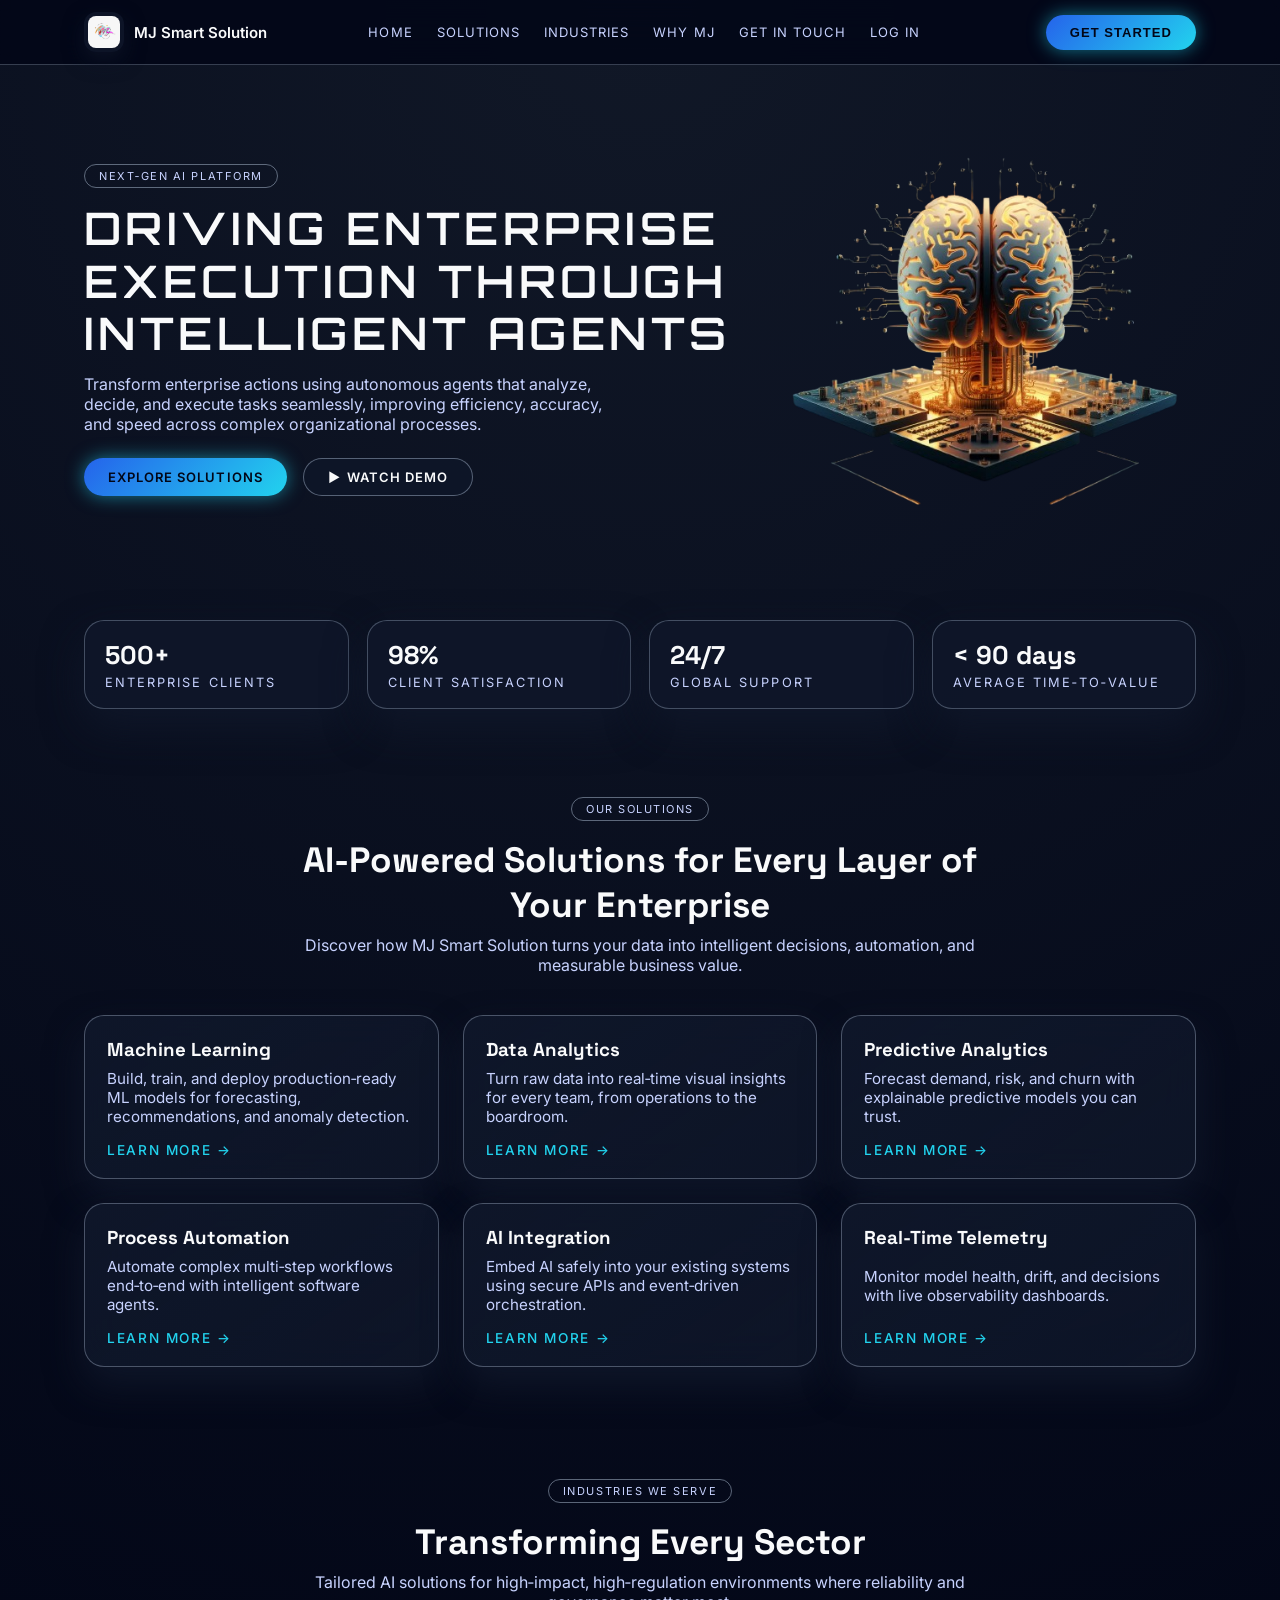
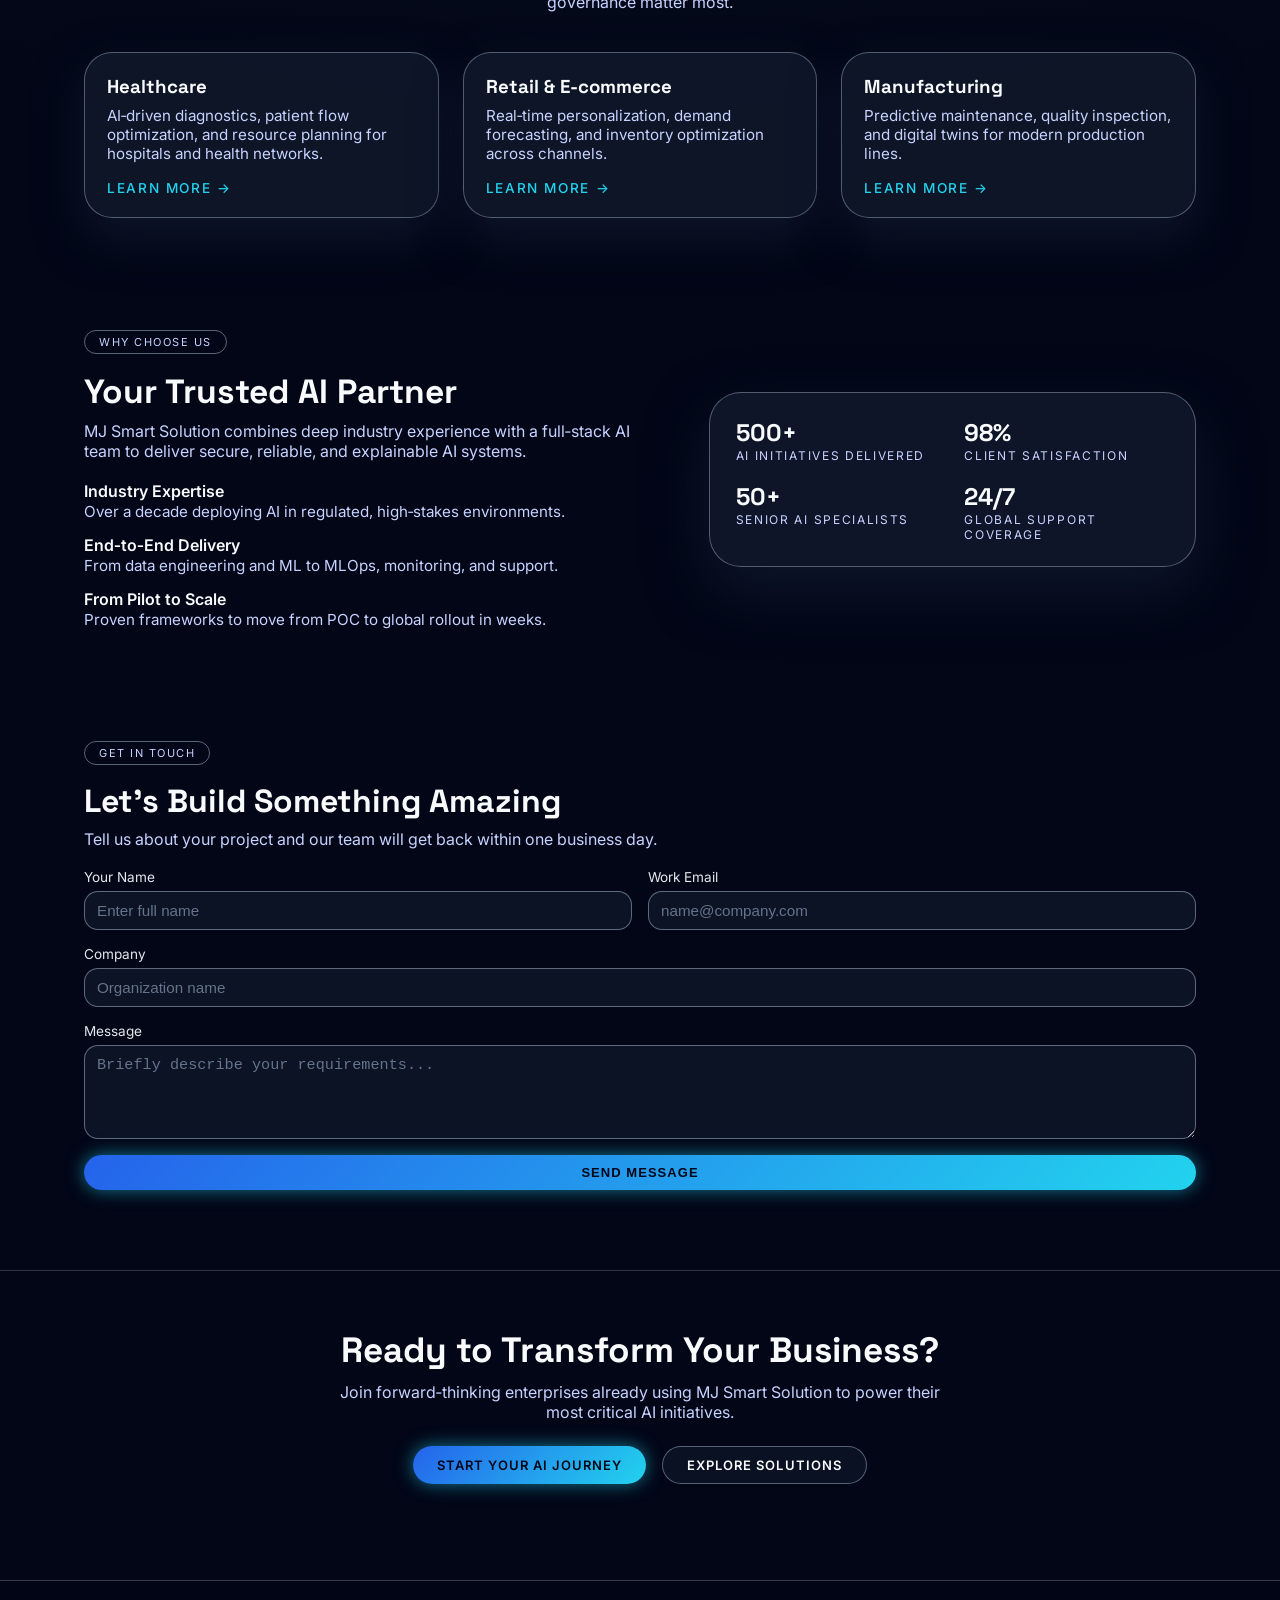
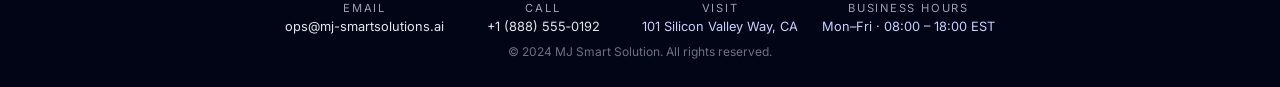
==== index.html @ 73896d71 "Build responsive MJ Solutions site" ====
<!DOCTYPE html>
<html lang="en">
<head>
  <meta charset="UTF-8" />
  <title>MJ Smart Solution – Enterprise AI Platform</title>
  <meta name="viewport" content="width=device-width, initial-scale=1" />

  <!-- Google Fonts -->
  <link href="https://fonts.googleapis.com/css2?family=Space+Grotesk:wght@500;600;700&family=Inter:wght@400;500;600&display=swap" rel="stylesheet">
  <link href="https://fonts.googleapis.com/css2?family=Orbitron:wght@500;600;700&display=swap" rel="stylesheet">
  <!-- Main CSS file -->
  <link rel="stylesheet" href="assets/css/styles.css" />
</head>
<body>

  <!-- NAVBAR -->
  <header class="nav">
    <div class="nav__inner">
      <!-- Logo -->
      <a href="#hero" class="nav__logo">
  <img
    src="assets/img/mj-logo.png"  
    class="logo-img"
  />
  <span class="logo-text">MJ Smart Solution</span>
</a>

         <nav class="nav__links">
      <a href="#hero">Home</a>
      <a href="#solutions">Solutions</a>
      <a href="#industries">Industries</a>
      <a href="#why-us">Why MJ</a>
      <a href="#contact">Get in Touch</a>
      <a href="#" class="js-open-auth nav__login">Log In</a>
    </nav>

    <button class="btn btn--primary nav__cta js-open-auth" type="button">Get Started</button>
      <!-- Mobile menu button -->
      <button class="nav__toggle" aria-label="Toggle menu">
        <span></span>
        <span></span>
      </button>
    </div>
  </header>

  <!-- MAIN CONTENT -->
  <main>
    <!-- HERO SECTION -->
    <section id="hero" class="hero">
      <div class="hero__content">
        <span class="pill">Next‑Gen AI Platform</span>
<h1 class="hero-title">
  <span>DRIVING ENTERPRISE</span>
  <span>EXECUTION THROUGH</span>
  <span>INTELLIGENT AGENTS</span>
</h1>       
 <p>
          Transform enterprise actions using autonomous agents that analyze, decide, and execute tasks seamlessly, improving efficiency, accuracy, and speed across complex organizational processes.
        </p>

        <div class="hero__actions">
          <a href="#solutions" class="btn btn--primary">Explore Solutions</a>
          <a href="#demo" class="btn btn--ghost">
            <span class="btn__icon">▶</span>
            Watch Demo
          </a>
        </div>
      </div>

      <div class="hero__visual">
  <div class="brain-card">
    <img
      src="./assets/img/hero-ai-brain.png"
      alt="Futuristic AI brain on circuit board"
      class="brain-image"
    />
  </div>
</div>
    </section>
<section id="metrics" class="metrics" data-reveal>  <div class="metric-card" data-target="500" data-suffix="+">
    <h3 class="metric-number">0</h3>
    <p>Enterprise clients</p>
  </div>

  <div class="metric-card" data-target="98" data-suffix="%">
    <h3 class="metric-number">0</h3>
    <p>Client satisfaction</p>
  </div>

  <div class="metric-card" data-target="24" data-suffix="/7">
    <h3 class="metric-number">0</h3>
    <p>Global support</p>
  </div>

  <div class="metric-card" data-target="90" data-prefix="&lt; " data-suffix=" days">
    <h3 class="metric-number">0</h3>
    <p>Average time‑to‑value</p>
  </div>
</section>

    <!-- AI‑POWERED SOLUTIONS -->
<section id="solutions" class="section section--solutions" data-reveal>      <div class="section__header">
        <span class="pill">Our Solutions</span>
        <h2>AI‑Powered Solutions for Every Layer of Your Enterprise</h2>
        <p>
          Discover how MJ Smart Solution turns your data into intelligent decisions,
          automation, and measurable business value.
        </p>
      </div>

      <div class="solutions-grid">
        <article class="glass-card">
          <h3>Machine Learning</h3>
          <p>Build, train, and deploy production‑ready ML models for forecasting, recommendations, and anomaly detection.</p>
          <a href="solutions/machine-learning.html" class="link-more">Learn more →</a>
        </article>

        <article class="glass-card">
          <h3>Data Analytics</h3>
          <p>Turn raw data into real‑time visual insights for every team, from operations to the boardroom.</p>
          <a href="solutions/data-analytics.html" class="link-more">Learn more →</a>
        </article>

        <article class="glass-card">
          <h3>Predictive Analytics</h3>
          <p>Forecast demand, risk, and churn with explainable predictive models you can trust.</p>
          <a href="solutions/predictive-analytics.html" class="link-more">Learn more →</a>
        </article>

        <article class="glass-card">
          <h3>Process Automation</h3>
          <p>Automate complex multi‑step workflows end‑to‑end with intelligent software agents.</p>
          <a href="solutions/process-automation.html" class="link-more">Learn more →</a>
        </article>

        <article class="glass-card">
          <h3>AI Integration</h3>
          <p>Embed AI safely into your existing systems using secure APIs and event‑driven orchestration.</p>
          <a href="solutions/ai-integration.html" class="link-more">Learn more →</a>
        </article>

        <article class="glass-card">
          <h3>Real‑Time Telemetry</h3>
          <p>Monitor model health, drift, and decisions with live observability dashboards.</p>
          <a href="solutions/real-time-telemetry.html" class="link-more">Learn more →</a>
        </article>
      </div>
    </section>
    <!-- INDUSTRIES WE SERVE -->
<section id="industries" class="section section--industries" data-reveal>
        <div class="section__header">
        <span class="pill">Industries We Serve</span>
        <h2>Transforming Every Sector</h2>
        <p>
          Tailored AI solutions for high‑impact, high‑regulation environments where
          reliability and governance matter most.
        </p>
      </div>

      <div class="industries-grid">
        <article class="industry-card">
          <h3>Healthcare</h3>
          <p>
            AI‑driven diagnostics, patient flow optimization, and resource planning
            for hospitals and health networks.
          </p>
          <a href="industries/healthcare.html" class="link-more">Learn more →</a>
        </article>

        <article class="industry-card">
          <h3>Retail &amp; E‑commerce</h3>
          <p>
            Real‑time personalization, demand forecasting, and inventory optimization
            across channels.
          </p>
          <a href="industries/retail-ecommerce.html" class="link-more">Learn more →</a>
        </article>

        <article class="industry-card">
          <h3>Manufacturing</h3>
          <p>
            Predictive maintenance, quality inspection, and digital twins for
            modern production lines.
          </p>
          <a href="industries/manufacturing.html" class="link-more">Learn more →</a>
        </article>
      </div>
    </section>
    <!-- WHY CHOOSE US -->
    <section id="why-us" class="section section--why" data-reveal>
      <div class="why-grid">
        <div class="why-text">
          <span class="pill">Why Choose Us</span>
          <h2>Your Trusted AI Partner</h2>
          <p>
            MJ Smart Solution combines deep industry experience with a full‑stack AI team
            to deliver secure, reliable, and explainable AI systems.
          </p>

          <ul class="why-list">
            <li>
              <strong>Industry Expertise</strong>
              <span>Over a decade deploying AI in regulated, high‑stakes environments.</span>
            </li>
            <li>
              <strong>End‑to‑End Delivery</strong>
              <span>From data engineering and ML to MLOps, monitoring, and support.</span>
            </li>
            <li>
              <strong>From Pilot to Scale</strong>
              <span>Proven frameworks to move from POC to global rollout in weeks.</span>
            </li>
          </ul>
        </div>

        <div class="why-metrics-card">
          <div>
            <h3>500+</h3>
            <p>AI initiatives delivered</p>
          </div>
          <div>
            <h3>98%</h3>
            <p>Client satisfaction</p>
          </div>
          <div>
            <h3>50+</h3>
            <p>Senior AI specialists</p>
          </div>
          <div>
            <h3>24/7</h3>
            <p>Global support coverage</p>
          </div>
        </div>
      </div>
    </section>
          <!-- CONTACT / GET IN TOUCH -->
   <section id="contact" class="section section--contact" data-reveal>
  <div class="contact-grid">
    <div class="contact-form-wrapper">
      <span class="pill">Get in touch</span>
      <h2>Let's Build Something Amazing</h2>
      <p>Tell us about your project and our team will get back within one business day.</p>

      <form class="contact-form" onsubmit="event.preventDefault(); alert('This is a demo. Form submit not wired to backend.');">
        <div class="form-row">
          <div class="form-field">
            <label for="name">Your Name</label>
            <input id="name" type="text" placeholder="Enter full name" required />
          </div>
          <div class="form-field">
            <label for="email">Work Email</label>
            <input id="email" type="email" placeholder="name@company.com" required />
          </div>
        </div>

        <div class="form-field">
          <label for="company">Company</label>
          <input id="company" type="text" placeholder="Organization name" />
        </div>

        <div class="form-field">
          <label for="message">Message</label>
          <textarea id="message" rows="4" placeholder="Briefly describe your requirements..." required></textarea>
        </div>

        <button type="submit" class="btn btn--primary">Send Message</button>
      </form>
    </div>
  </div>
</section>
    
    </main>
    <section class="final-cta" data-reveal>
    <div class="final-cta__inner">
      <h2>Ready to Transform Your Business?</h2>
      <p>
        Join forward‑thinking enterprises already using MJ Smart Solution to power
        their most critical AI initiatives.
      </p>
      <div class="final-cta__actions">
        <a href="#contact" class="btn btn--primary">Start Your AI Journey</a>
        <a href="#solutions" class="btn btn--ghost">Explore Solutions</a>
      </div>
    </div>
  </section>
      <!-- FOOTER CONTACT STRIP -->
  <footer class="footer-contact">
    <div class="footer-contact__inner">
      <div class="footer-contact__row">
        <div class="footer-contact__item">
          <span class="footer-contact__label">Email</span>
          <a href="mailto:ops@mj-smartsolutions.ai">ops@mj-smartsolutions.ai</a>
        </div>
        <div class="footer-contact__item">
          <span class="footer-contact__label">Call</span>
          <a href="tel:+18885550192">+1 (888) 555‑0192</a>
        </div>
        <div class="footer-contact__item">
          <span class="footer-contact__label">Visit</span>
          <span>101 Silicon Valley Way, CA</span>
        </div>
        <div class="footer-contact__item">
          <span class="footer-contact__label">Business Hours</span>
          <span>Mon–Fri · 08:00 – 18:00 EST</span>
        </div>
      </div>

      <div class="footer-contact__bottom">
        <span>© 2024 MJ Smart Solution. All rights reserved.</span>
      </div>
    </div>
  </footer>
      <!-- AUTH MODAL (Login / Create Account / Reset Password) -->
  <div class="auth-modal" id="auth-modal">
    <div class="auth-modal__backdrop"></div>
    <div class="auth-modal__dialog" role="dialog" aria-modal="true" aria-labelledby="auth-modal-title">
      <button class="auth-modal__close" type="button" aria-label="Close">
        ×
      </button>

      <div class="auth-modal__header">
        <h2 id="auth-modal-title">Welcome to MJ Smart Solution</h2>
        <p>Sign in to your workspace or create a new enterprise account.</p>
      </div>

      <div class="auth-modal__tabs">
        <button class="auth-tab is-active" data-auth-tab="login" type="button">Log in</button>
        <button class="auth-tab" data-auth-tab="signup" type="button">Create account</button>
      </div>

      <div class="auth-modal__body">
        <!-- LOGIN PANEL -->
        <form class="auth-panel auth-panel--active"
              data-auth-panel="login"
              onsubmit="event.preventDefault(); alert('Demo only – login is not connected to a backend.');">

          <div class="form-field">
            <label for="login-email">Work Email</label>
            <input id="login-email" type="email" required placeholder="name@company.com" />
          </div>

          <div class="form-field">
            <label for="login-password">Password</label>
            <input id="login-password" type="password" required placeholder="Enter your password" />
          </div>

          <div class="auth-extra">
            <label class="checkbox">
              <input type="checkbox" />
              <span>Remember me</span>
            </label>
            <!-- THIS LINK TRIGGERS RESET -->
            <a href="#" class="auth-link js-open-reset">Forgot password?</a>
          </div>

          <button type="submit" class="btn btn--primary auth-submit">Log in</button>
        </form>

        <!-- SIGNUP PANEL -->
        <form class="auth-panel"
              data-auth-panel="signup"
              onsubmit="event.preventDefault(); alert('Demo only – signup is not connected to a backend.');">

          <div class="form-field">
            <label for="signup-name">Full Name</label>
            <input id="signup-name" type="text" required placeholder="Enter your name" />
          </div>

          <div class="form-field">
            <label for="signup-company">Company</label>
            <input id="signup-company" type="text" required placeholder="Organization name" />
          </div>

          <div class="form-field">
            <label for="signup-email">Work Email</label>
            <input id="signup-email" type="email" required placeholder="name@company.com" />
          </div>

          <div class="form-field">
            <label for="signup-password">Password</label>
            <input id="signup-password" type="password" required placeholder="Create a strong password" />
          </div>

          <p class="auth-terms">
            By creating an account, you agree to our
            <a href="/terms.html" target="_blank" rel="noopener noreferrer">Terms of Service</a>
            and
            <a href="/privacy.html" target="_blank" rel="noopener noreferrer">Privacy Policy</a>.
          </p>

          <button type="submit" class="btn btn--primary auth-submit">Create account</button>
        </form>

        <!-- RESET PASSWORD PANEL -->
        <form class="auth-panel"
              data-auth-panel="reset"
              onsubmit="event.preventDefault(); alert('Demo only – a password reset link would be emailed to this address.');">

          <p class="auth-reset-text">
            Enter the email associated with your account and we’ll send you instructions
            to reset your password.
          </p>

          <div class="form-field">
            <label for="reset-email">Work Email</label>
            <input id="reset-email" type="email" required placeholder="name@company.com" />
          </div>

          <button type="submit" class="btn btn--primary auth-submit">Send reset link</button>

          <p class="auth-back-login">
            Remembered your password?
            <a href="#" class="auth-link js-back-login">Back to login</a>
          </p>
        </form>
      </div>
    </div>
  </div>
  <!-- JS -->
  <script src="assets/js/main.js"></script>
</body>
</html>
---- assets/css/styles.css ----
/* ========== BASIC RESET ========== */
*,
*::before,
*::after {
  box-sizing: border-box;
  margin: 0;
  padding: 0;
}

html {
  scroll-behavior: smooth; /* smooth scrolling when clicking menu links */
}

body {
  font-family: 'Inter', system-ui, -apple-system, BlinkMacSystemFont, sans-serif;
  background: radial-gradient(circle at top, #111827 0%, #020617 55%, #020617 100%);
  color: #F9FAFB;
  min-height: 100vh;
}
body.modal-open {
  overflow: hidden;
}
.nav {
  position: fixed;
  top: 0;
  left: 0;
  right: 0;
  z-index: 100;
  backdrop-filter: blur(18px);
  background: rgba(2, 6, 23, 0.82); /* transparent dark */
  border-bottom: 1px solid rgba(148, 163, 184, 0.35);
}

.nav__inner {
  max-width: 1160px;
  margin: 0 auto;
  padding: 12px 24px;
  display: flex;
  align-items: center;
  justify-content: space-between;
}

/* Logo */
.nav__logo {
  display: flex;
  align-items: center;
  gap: 10px;
  text-decoration: none;
}
.logo-img {
  height: 40px;           /* adjust if you want bigger/smaller */
  width: auto;
  border-radius: 12px;
  background: rgba(15, 23, 42, 0.9);      /* subtle dark chip behind */
  padding: 4px;
  box-shadow: 0 8px 20px rgba(15, 23, 42, 0.7);
}
.logo-text {
  color: #F9FAFB;
  font-weight: 600;
  font-size: 15px;
}

/* Menu links (desktop) */
.nav__links {
  display: flex;
  align-items: center;
  gap: 24px;
}

.nav__links a {
  position: relative;
  font-size: 13px;
  letter-spacing: 0.08em;
  text-transform: uppercase;
  text-decoration: none;
  color: #C7D2FE;
}

/* underline animation */
.nav__links a::after {
  content: '';
  position: absolute;
  left: 50%;
  bottom: -6px;
  width: 0;
  height: 2px;
  background: linear-gradient(90deg, #2563EB, #22D3EE);
  transform: translateX(-50%);
  transition: width 0.25s ease;
}

.nav__links a:hover::after {
  width: 60%;
}

/* Get Started button on the right */
.nav__cta {
  margin-left: 24px;
}

/* Mobile hamburger button */
.nav__toggle {
  display: none;
  width: 36px;
  height: 36px;
  border-radius: 999px;
  border: 1px solid rgba(148, 163, 184, 0.7);
  background: rgba(15, 23, 42, 0.9);
  align-items: center;
  justify-content: center;
  flex-direction: column;
  gap: 5px;
  cursor: pointer;
}

.nav__toggle span {
  width: 18px;
  height: 2px;
  background: #E5E7EB;
  border-radius: 999px;
  transition: transform 0.25s ease, opacity 0.25s ease;
}

/* When menu is open, transform the hamburger to an X */
.nav__toggle--open span:first-child {
  transform: translateY(3px) rotate(45deg);
}
.nav__toggle--open span:last-child {
  transform: translateY(-3px) rotate(-45deg);
}

/* ========== BUTTONS ========== */

.btn {
  display: inline-flex;
  align-items: center;
  justify-content: center;
  padding: 10px 24px;
  border-radius: 999px;
  font-size: 13px;
  font-weight: 600;
  letter-spacing: 0.08em;
  text-transform: uppercase;
  border: none;
  cursor: pointer;
  text-decoration: none;
}

.btn--primary {
  background: linear-gradient(135deg, #2563EB, #22D3EE);
  color: #020617;
  box-shadow: 0 0 18px rgba(34, 211, 238, 0.55);
  transition: transform 0.25s ease, box-shadow 0.25s ease;
}

.btn--primary:hover {
  transform: translateY(-1px) scale(1.03);
  box-shadow: 0 0 26px rgba(34, 211, 238, 0.8);
}

.btn--ghost {
  border: 1px solid rgba(148, 163, 184, 0.55);
  color: #F9FAFB;
  background: rgba(15, 23, 42, 0.7);
}

.btn__icon {
  margin-right: 6px;
}

/* ========== HERO SECTION ========== */

.hero {
  max-width: 1160px;
  margin: 0 auto;
  padding: 120px 24px 80px; /* extra top padding for fixed nav */
  display: grid;
  grid-template-columns: minmax(0, 1.2fr) minmax(0, 1fr);
  gap: 48px;
  align-items: center;
}
/* inner pages hero: single column, slightly narrower */
.hero--inner {
  max-width: 960px;
  grid-template-columns: minmax(0, 1fr);
}
/* HERO TITLE (sci‑fi style, controlled lines) */
.hero-title {
  font-family: 'Orbitron', system-ui, -apple-system, BlinkMacSystemFont, sans-serif;
  font-size: 2.8rem;
  line-height: 1.08;
  margin: 16px 0;

  text-transform: uppercase;
  letter-spacing: 0.10em;   /* slightly tighter so lines fit better */
  font-weight: 600;
}

.hero-title span {
  display: block;
  white-space: nowrap;       /* keep each span on a single line on desktop */
}

/* extra small gap between lines */
.hero-title span + span {
  margin-top: 4px;
}

.hero__content p {
  max-width: 540px;
  color: #C7D2FE;
  font-size: 1rem;
}

.hero__actions {
  display: flex;
  gap: 16px;
  margin-top: 24px;
}

/* Small pill label above hero title */
.pill {
  display: inline-flex;
  padding: 4px 14px;
  border-radius: 999px;
  border: 1px solid rgba(148, 163, 184, 0.6);
  font-size: 11px;
  letter-spacing: 0.14em;
  text-transform: uppercase;
  color: #C7D2FE;
}
/* HERO IMAGE – plain, no overlay or border */

.hero__visual {
  display: flex;
  justify-content: flex-end;   /* pushes image to the right of hero */
}

.hero__visual .brain-card {
  max-width: 420px;            /* optional: limit size */
  margin-left: 40px;           /* small gap from text; adjust if you want */
}

.brain-image {
  width: 100%;
  height: auto;
  display: block;              /* no effects, no filters */
}
/* Tablets */
@media (max-width: 1024px) {
  .hero {
    grid-template-columns: 1fr;
  }
}

/* Phones */
@media (max-width: 768px) {
  /* hide desktop menu & CTA, show hamburger */
  .nav__links,
  .nav__cta {
    display: none;
  }

  .nav__toggle {
    display: flex;
  }

  /* mobile dropdown menu panel */
  .nav__links--open {
    display: flex;
    position: fixed;
    left: 16px;
    right: 16px;
    top: 64px;
    flex-direction: column;
    gap: 16px;
    padding: 16px 20px;
    border-radius: 20px;
    background: rgba(15, 23, 42, 0.96);
    border: 1px solid rgba(148, 163, 184, 0.5);
  }

  .nav__links--open a {
    padding: 4px 0;
  }

  .hero {
    padding-top: 108px;
    padding-bottom: 56px;
  }

  .hero__content h1 {
    font-size: 2.1rem;
  }

  .hero__actions {
    flex-direction: column;
    align-items: stretch;
  }
  .hero-title {
    font-size: 2.1rem;
    letter-spacing: 0.06em;
  }

  .hero-title span {
    white-space: normal;   /* allow wrapping on very small screens */
  }
  .hero__visual {
    margin-top: 24px;
  }
}
/* ====== TRUST METRICS SECTION ====== */

.metrics {
  max-width: 1160px;
  margin: 0 auto;
  padding: 0 24px 56px;
  display: grid;
  grid-template-columns: repeat(4, minmax(0, 1fr));
  gap: 18px;
}

.metric-card {
  background: rgba(15, 23, 42, 0.9);
  border-radius: 20px;
  border: 1px solid rgba(148, 163, 184, 0.4);
  padding: 18px 20px;
  box-shadow: 0 18px 40px rgba(15, 23, 42, 0.9);
  transition: transform 0.25s ease, box-shadow 0.25s ease, border-color 0.25s ease;
}

.metric-card h3 {
  font-family: 'Space Grotesk', system-ui;
  font-size: 1.6rem;
  margin-bottom: 4px;
}

.metric-card p {
  font-size: 0.8rem;
  letter-spacing: 0.16em;
  text-transform: uppercase;
  color: #C7D2FE;
}

.metric-card:hover {
  transform: translateY(-4px);
  border-color: rgba(56, 189, 248, 0.9);
  box-shadow: 0 26px 60px rgba(15, 23, 42, 1);
}

/* ====== GENERIC SECTION STYLES ====== */

.section {
  max-width: 1160px;
  margin: 0 auto;
  padding: 32px 24px 80px;
}

.section__header {
  text-align: center;
  max-width: 720px;
  margin: 0 auto 40px;
}

.section__header h2 {
  font-family: 'Space Grotesk', system-ui;
  font-size: 2.2rem;
  margin: 16px 0 8px;
}

.section__header p {
  color: #C7D2FE;
}

/* ====== SOLUTIONS GRID ====== */

.solutions-grid {
  display: grid;
  grid-template-columns: repeat(3, minmax(0, 1fr));
  gap: 24px;
}

.glass-card {
  background: linear-gradient(145deg, rgba(15,23,42,0.96), rgba(15,23,42,0.78));
  border-radius: 20px;
  padding: 22px 22px 20px;
  border: 1px solid rgba(148,163,184,0.45);
  backdrop-filter: blur(18px);
  box-shadow: 0 18px 36px rgba(15,23,42,0.9);
  display: flex;
  flex-direction: column;
  justify-content: space-between;
  transition: transform 0.25s ease, box-shadow 0.25s ease, border-color 0.25s ease;
}

.glass-card h3 {
  font-family: 'Space Grotesk', system-ui;
  margin-bottom: 8px;
}

.glass-card p {
  color: #C7D2FE;
  font-size: 0.95rem;
  margin-bottom: 16px;
}

.glass-card:hover {
  transform: translateY(-6px);
  border-color: rgba(56, 189, 248, 0.9);
  box-shadow: 0 28px 70px rgba(15,23,42,1);
}

.link-more {
  font-size: 0.85rem;
  font-weight: 500;
  color: #22D3EE;
  text-decoration: none;
  text-transform: uppercase;
  letter-spacing: 0.12em;
}

.link-more:hover {
  text-decoration: underline;
}

/* ====== RESPONSIVE FOR METRICS + SOLUTIONS ====== */

@media (max-width: 1024px) {
  .metrics {
    grid-template-columns: repeat(2, minmax(0, 1fr));
  }

  .solutions-grid {
    grid-template-columns: repeat(2, minmax(0, 1fr));
  }
}

@media (max-width: 768px) {
  .metrics {
    padding-bottom: 40px;
    grid-template-columns: 1fr;
  }

  .solutions-grid {
    grid-template-columns: 1fr;
  }

  .section {
    padding-bottom: 56px;
  }
}
/* ====== INDUSTRIES SECTION ====== */

.industries-grid {
  display: grid;
  grid-template-columns: repeat(3, minmax(0, 1fr));
  gap: 24px;
}

.industry-card {
  border-radius: 28px;
  padding: 22px 22px 20px;
  background: rgba(15, 23, 42, 0.92);
  border: 1px solid rgba(148, 163, 184, 0.5);
  box-shadow: 0 20px 48px rgba(15, 23, 42, 0.9);
  transition: transform 0.25s ease, box-shadow 0.25s ease, border-color 0.25s ease;
}

.industry-card h3 {
  font-family: 'Space Grotesk', system-ui;
  margin-bottom: 8px;
}

.industry-card p {
  color: #C7D2FE;
  font-size: 0.95rem;
  margin-bottom: 14px;
}

.industry-card:hover {
  transform: translateY(-6px);
  border-color: rgba(56, 189, 248, 0.9);
  box-shadow: 0 28px 70px rgba(15, 23, 42, 1);
}

/* responsive */
@media (max-width: 1024px) {
  .industries-grid {
    grid-template-columns: repeat(2, minmax(0, 1fr));
  }
}

@media (max-width: 768px) {
  .industries-grid {
    grid-template-columns: 1fr;
  }
}
/* ====== WHY US SECTION ====== */

.why-grid {
  display: grid;
  grid-template-columns: minmax(0, 1.2fr) minmax(0, 1fr);
  gap: 40px;
  align-items: center;
}

.why-text h2 {
  font-family: 'Space Grotesk', system-ui;
  font-size: 2.1rem;
  margin: 16px 0 8px;
}

.why-text > p {
  color: #C7D2FE;
  margin-bottom: 20px;
}

.why-list {
  list-style: none;
  display: grid;
  gap: 14px;
}

.why-list li strong {
  display: block;
  font-weight: 600;
}

.why-list li span {
  color: #C7D2FE;
  font-size: 0.95rem;
}

/* metrics pill card */
.why-metrics-card {
  border-radius: 32px;
  background: rgba(15, 23, 42, 0.95);
  border: 1px solid rgba(148, 163, 184, 0.5);
  box-shadow: 0 24px 60px rgba(15, 23, 42, 0.95);
  padding: 24px 26px;
  display: grid;
  grid-template-columns: repeat(2, minmax(0, 1fr));
  gap: 18px 24px;
}

.why-metrics-card h3 {
  font-family: 'Space Grotesk', system-ui;
  font-size: 1.5rem;
}

.why-metrics-card p {
  font-size: 0.75rem;
  letter-spacing: 0.14em;
  text-transform: uppercase;
  color: #C7D2FE;
}

/* responsive */
@media (max-width: 1024px) {
  .why-grid {
    grid-template-columns: 1fr;
  }
}
/* ====== CONTACT SECTION ====== */

.contact-grid {
  display: block;          /* only the form now, no right column */
}

.contact-form-wrapper h2 {
  font-family: 'Space Grotesk', system-ui;
  font-size: 2rem;
  margin: 16px 0 8px;
}

.contact-form-wrapper > p {
  color: #C7D2FE;
  margin-bottom: 20px;
}

.contact-form {
  margin-top: 8px;
  display: grid;
  gap: 16px;
}

.form-row {
  display: grid;
  grid-template-columns: repeat(2, minmax(0, 1fr));
  gap: 16px;
}

.form-field {
  display: flex;
  flex-direction: column;
  gap: 6px;
}

.form-field label {
  font-size: 0.85rem;
  color: #E5E7EB;
}

.form-field input,
.form-field textarea {
  border-radius: 14px;
  border: 1px solid rgba(148, 163, 184, 0.6);
  background: rgba(15, 23, 42, 0.8);
  color: #F9FAFB;
  padding: 10px 12px;
  font-size: 0.95rem;
  outline: none;
}

.form-field input::placeholder,
.form-field textarea::placeholder {
  color: #64748B;
}

.form-field input:focus,
.form-field textarea:focus {
  border-color: rgba(56, 189, 248, 0.9);
  box-shadow: 0 0 0 1px rgba(56, 189, 248, 0.5);
}

/* right side info cards */
.contact-info {
  display: grid;
  gap: 14px;
}

.contact-card {
  border-radius: 18px;
  padding: 14px 16px;
  background: rgba(15, 23, 42, 0.9);
  border: 1px solid rgba(148, 163, 184, 0.5);
}

.contact-card h3 {
  font-size: 0.95rem;
  text-transform: uppercase;
  letter-spacing: 0.14em;
  margin-bottom: 4px;
}

.contact-card p {
  color: #E5E7EB;
}

/* responsive */
@media (max-width: 1024px) {
  .contact-grid {
    grid-template-columns: 1fr;
  }

  .form-row {
    grid-template-columns: 1fr;
  }
}
/* ====== SCROLL REVEAL ANIMATION ====== */

/* initial state: slightly down + transparent */
[data-reveal] {
  opacity: 0;
  transform: translateY(24px);
  transition:
    opacity 0.6s ease-out,
    transform 0.6s ease-out;
}

/* when visible: fade in + slide up */
[data-reveal].is-visible {
  opacity: 1;
  transform: translateY(0);
}
/* ====== FOOTER CONTACT STRIP ====== */

.footer-contact {
  border-top: 1px solid rgba(148, 163, 184, 0.35);
  margin-top: 32px;
  padding: 20px 16px 28px;
  background: rgba(2, 6, 23, 0.95);
}

.footer-contact__inner {
  max-width: 960px;
  margin: 0 auto;
  text-align: center;
}

.footer-contact__row {
  display: flex;
  justify-content: center;
  flex-wrap: wrap;
  gap: 24px;
  margin-bottom: 10px;
}

.footer-contact__item {
  font-size: 0.8rem;              /* smaller, professional size */
  color: #C7D2FE;
  min-width: 150px;
}

.footer-contact__label {
  display: block;
  font-size: 0.7rem;
  text-transform: uppercase;
  letter-spacing: 0.16em;
  color: #9CA3AF;
  margin-bottom: 4px;
}

.footer-contact__item a {
  color: #E5E7EB;
  text-decoration: none;
}

.footer-contact__item a:hover {
  text-decoration: underline;
}

.footer-contact__bottom {
  font-size: 0.75rem;
  color: #6B7280;
}

/* responsive: stack items nicely on narrow screens */
@media (max-width: 640px) {
  .footer-contact__row {
    flex-direction: column;
    align-items: center;
  }
}
/* ====== FINAL CTA SECTION ====== */

.final-cta {
  padding: 56px 16px 64px;
  background: radial-gradient(circle at top,
    #020617 0%,
    #020617 40%,
    #020617 100%);
  border-top: 1px solid rgba(148, 163, 184, 0.3);
}

.final-cta__inner {
  max-width: 900px;
  margin: 0 auto;
  text-align: center;
}

.final-cta h2 {
  font-family: 'Space Grotesk', system-ui;
  font-size: 2.2rem;
  margin-bottom: 10px;
}

.final-cta p {
  color: #C7D2FE;
  max-width: 640px;
  margin: 0 auto 24px;
}

.final-cta__actions {
  display: flex;
  justify-content: center;
  gap: 16px;
  flex-wrap: wrap;
}

/* responsive */
@media (max-width: 640px) {
  .final-cta h2 {
    font-size: 1.8rem;
  }

  .final-cta__actions {
    flex-direction: column;
    align-items: stretch;
  }

  .final-cta__actions .btn {
    width: 100%;
    justify-content: center;
  }
}
/* ====== AUTH MODAL (LOGIN / SIGNUP) ====== */

.auth-modal {
  position: fixed;
  inset: 0;
  display: none; /* hidden by default */
  z-index: 200;
}

.auth-modal--open {
  display: block;
}

.auth-modal__backdrop {
  position: absolute;
  inset: 0;
  background: rgba(15, 23, 42, 0.78);
  backdrop-filter: blur(10px);
}

.auth-modal__dialog {
  position: relative;
  max-width: 420px;
  margin: 80px auto;
  background: rgba(15, 23, 42, 0.98);
  border-radius: 24px;
  padding: 24px 24px 26px;
  border: 1px solid rgba(148, 163, 184, 0.45);
  box-shadow: 0 24px 70px rgba(15, 23, 42, 0.95);
  z-index: 1;
  animation: authFadeIn 0.3s ease-out;
}

@keyframes authFadeIn {
  from {
    opacity: 0;
    transform: translateY(16px);
  }
  to {
    opacity: 1;
    transform: translateY(0);
  }
}

.auth-modal__close {
  position: absolute;
  top: 12px;
  right: 14px;
  width: 28px;
  height: 28px;
  border-radius: 999px;
  border: 1px solid rgba(148, 163, 184, 0.5);
  background: transparent;
  color: #E5E7EB;
  font-size: 16px;
  cursor: pointer;
}

.auth-modal__header h2 {
  font-family: 'Space Grotesk', system-ui;
  font-size: 1.4rem;
  margin-bottom: 4px;
}

.auth-modal__header p {
  font-size: 0.9rem;
  color: #C7D2FE;
}

/* tabs */
.auth-modal__tabs {
  display: flex;
  gap: 8px;
  margin-top: 16px;
  margin-bottom: 12px;
  background: rgba(15, 23, 42, 0.9);
  border-radius: 999px;
  padding: 3px;
}

.auth-tab {
  flex: 1;
  border-radius: 999px;
  border: none;
  background: transparent;
  color: #9CA3AF;
  font-size: 0.8rem;
  text-transform: uppercase;
  letter-spacing: 0.12em;
  padding: 6px 0;
  cursor: pointer;
}

.auth-tab.is-active {
  background: linear-gradient(135deg, #2563EB, #22D3EE);
  color: #020617;
}

/* panels */
.auth-modal__body {
  margin-top: 8px;
}

.auth-panel {
  display: none;
}

.auth-panel--active {
  display: block;
}

.auth-extra {
  display: flex;
  justify-content: space-between;
  align-items: center;
  margin: 4px 0 12px;
}

.checkbox {
  display: flex;
  align-items: center;
  gap: 6px;
  font-size: 0.8rem;
  color: #E5E7EB;
}

.checkbox input {
  width: 14px;
  height: 14px;
}

.auth-link {
  font-size: 0.8rem;
  color: #22D3EE;
  text-decoration: none;
}

.auth-link:hover {
  text-decoration: underline;
}

.auth-terms {
  font-size: 0.75rem;
  color: #9CA3AF;
  margin: 8px 0 12px;
}

.auth-terms a {
  color: #E5E7EB;
  text-decoration: underline;
}

.auth-submit {
  width: 100%;
  justify-content: center;
  margin-top: 10px;
}

/* mobile dialog */
@media (max-width: 640px) {
  .auth-modal__dialog {
    margin: 60px 16px;
  }
}
/* ====== LEGAL PAGES (TERMS & PRIVACY) ====== */

.legal-page {
  max-width: 900px;
  margin: 0 auto;
  padding: 120px 24px 80px;
}

.legal-header h1 {
  font-family: 'Space Grotesk', system-ui;
  font-size: 2.4rem;
  margin-bottom: 8px;
}

.legal-header p {
  color: #C7D2FE;
  max-width: 640px;
}

.legal-content {
  margin-top: 32px;
  display: grid;
  gap: 18px;
}

.legal-content h2 {
  font-size: 1.15rem;
  margin-top: 12px;
  font-weight: 600;
}

.legal-content p,
.legal-content ul {
  color: #E5E7EB;
  font-size: 0.95rem;
  line-height: 1.7;
}

.legal-content ul {
  padding-left: 18px;
  list-style: disc;
}

.legal-note {
  font-size: 0.8rem;
  color: #9CA3AF;
  margin-top: 16px;
}
.auth-reset-text {
  font-size: 0.9rem;
  color: #C7D2FE;
  margin-bottom: 12px;
}

.auth-back-login {
  margin-top: 10px;
  font-size: 0.8rem;
  color: #9CA3AF;
}
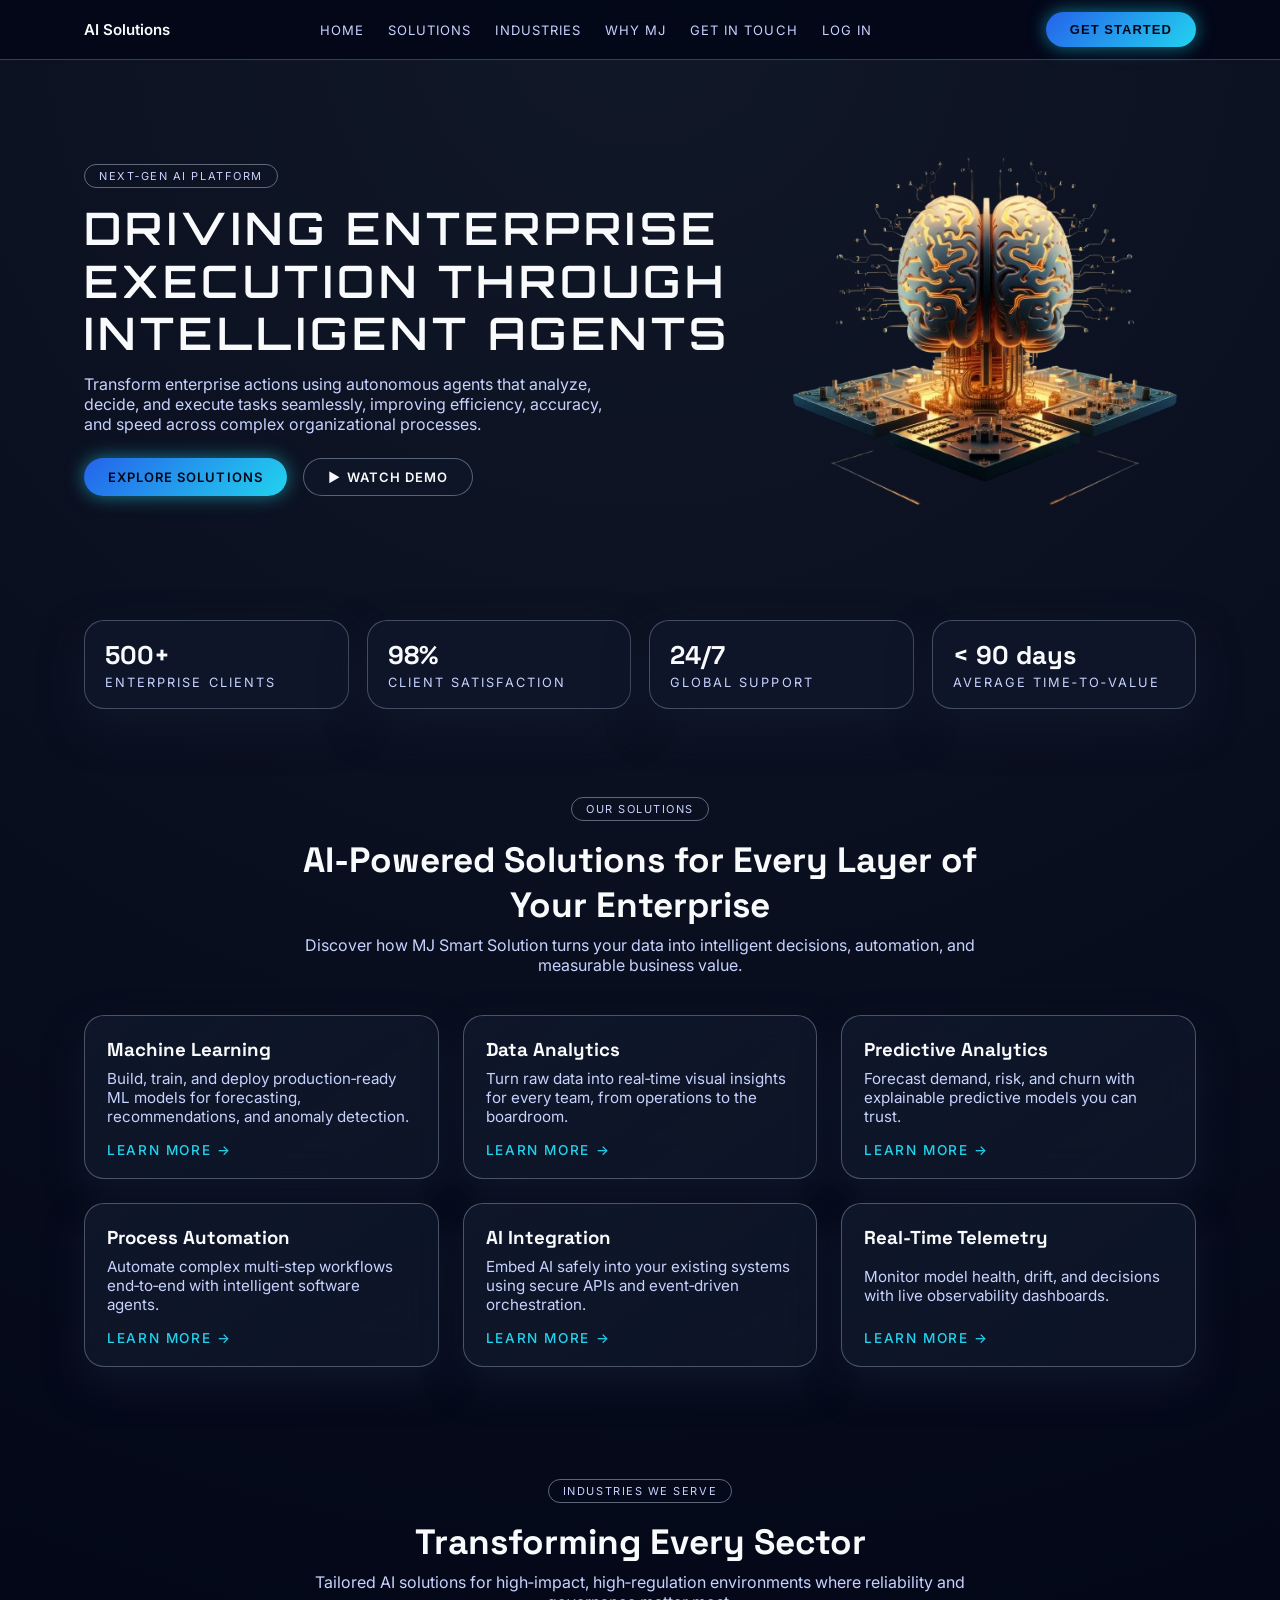
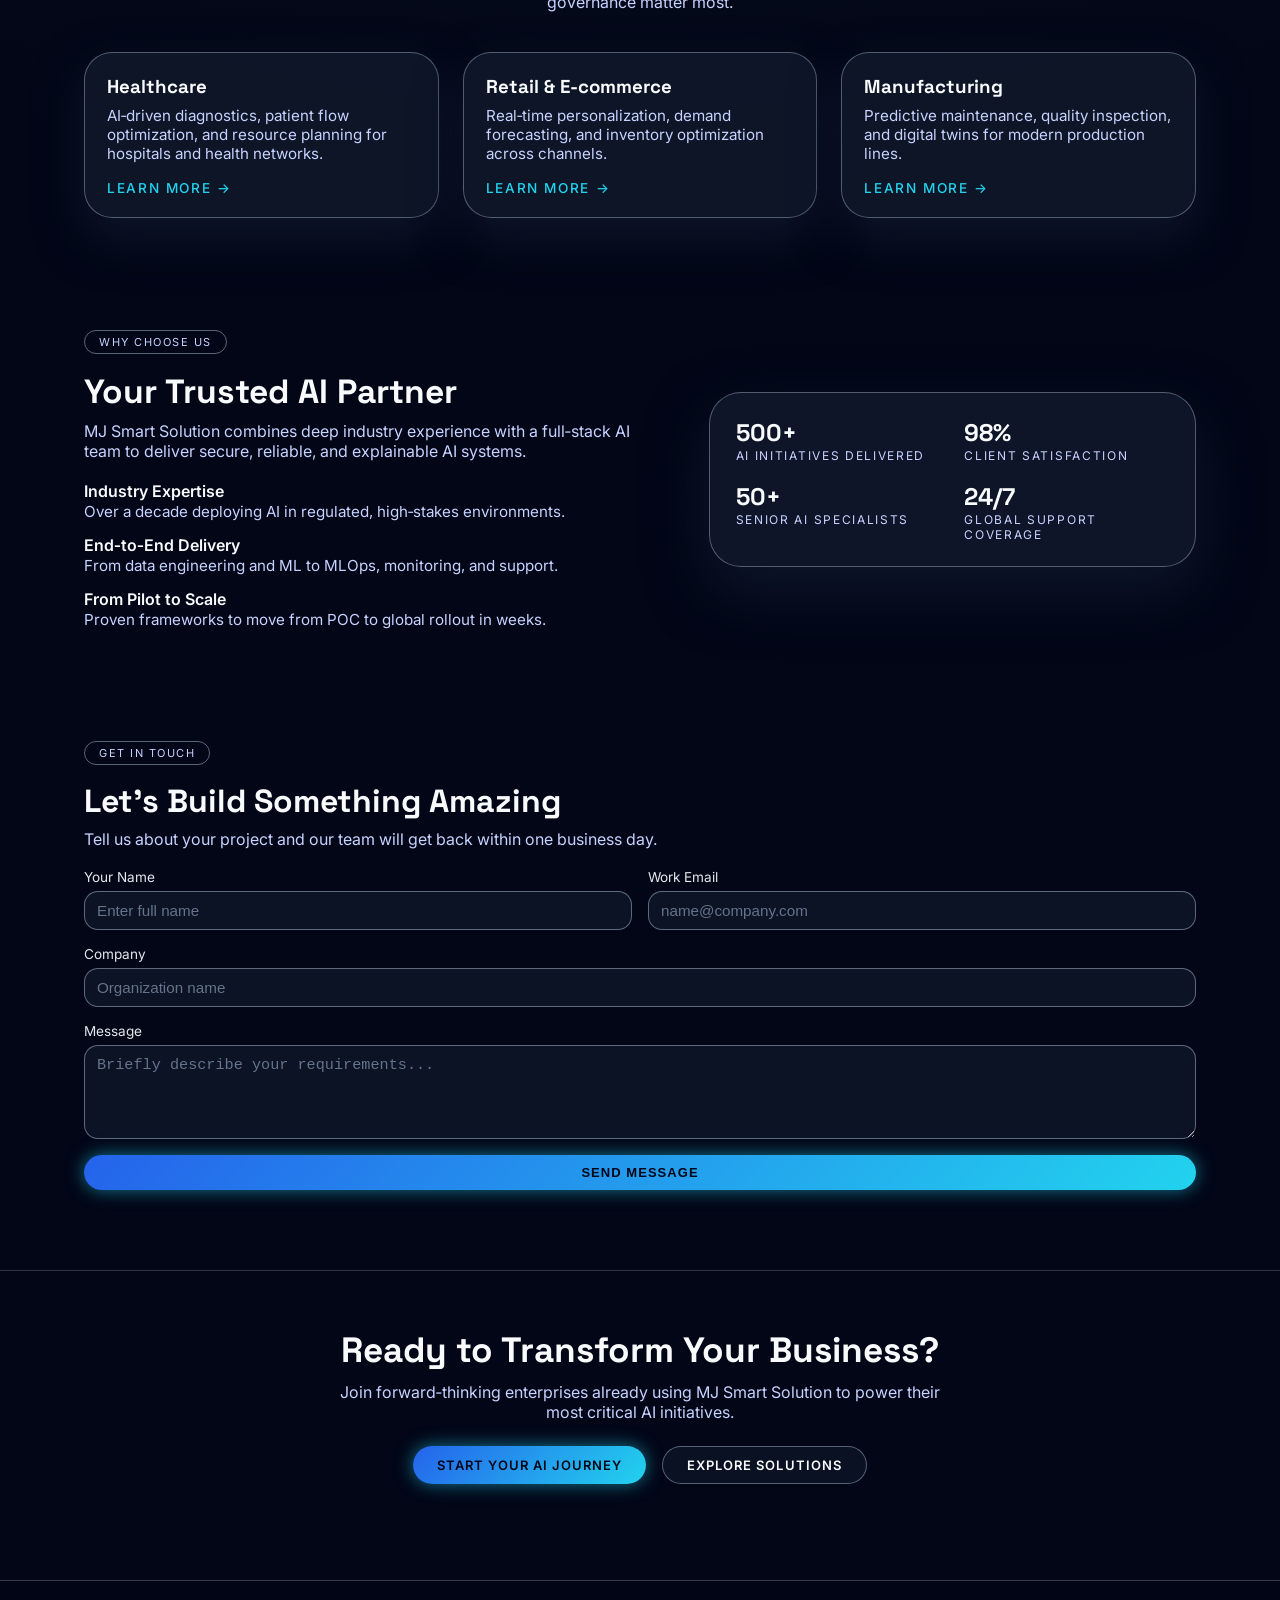
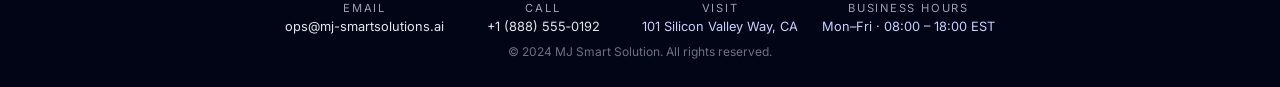
==== commit 4771a9f7: "Update logo text and remove logo image Replaced logo text and removed logo image." ====
--- a/index.html
+++ b/index.html
@@ -2,7 +2,7 @@
 <html lang="en">
 <head>
   <meta charset="UTF-8" />
-  <title>MJ Smart Solution – Enterprise AI Platform</title>
+  <title>AI Solutions – Enterprise AI Platform</title>
   <meta name="viewport" content="width=device-width, initial-scale=1" />
 
   <!-- Google Fonts -->
@@ -18,11 +18,7 @@
     <div class="nav__inner">
       <!-- Logo -->
       <a href="#hero" class="nav__logo">
-  <img
-    src="assets/img/mj-logo.png"  
-    class="logo-img"
-  />
-  <span class="logo-text">MJ Smart Solution</span>
+  <span class="logo-text">AI Solutions</span>
 </a>
 
          <nav class="nav__links">
@@ -419,4 +415,4 @@
   <!-- JS -->
   <script src="assets/js/main.js"></script>
 </body>
-</html>+</html>
